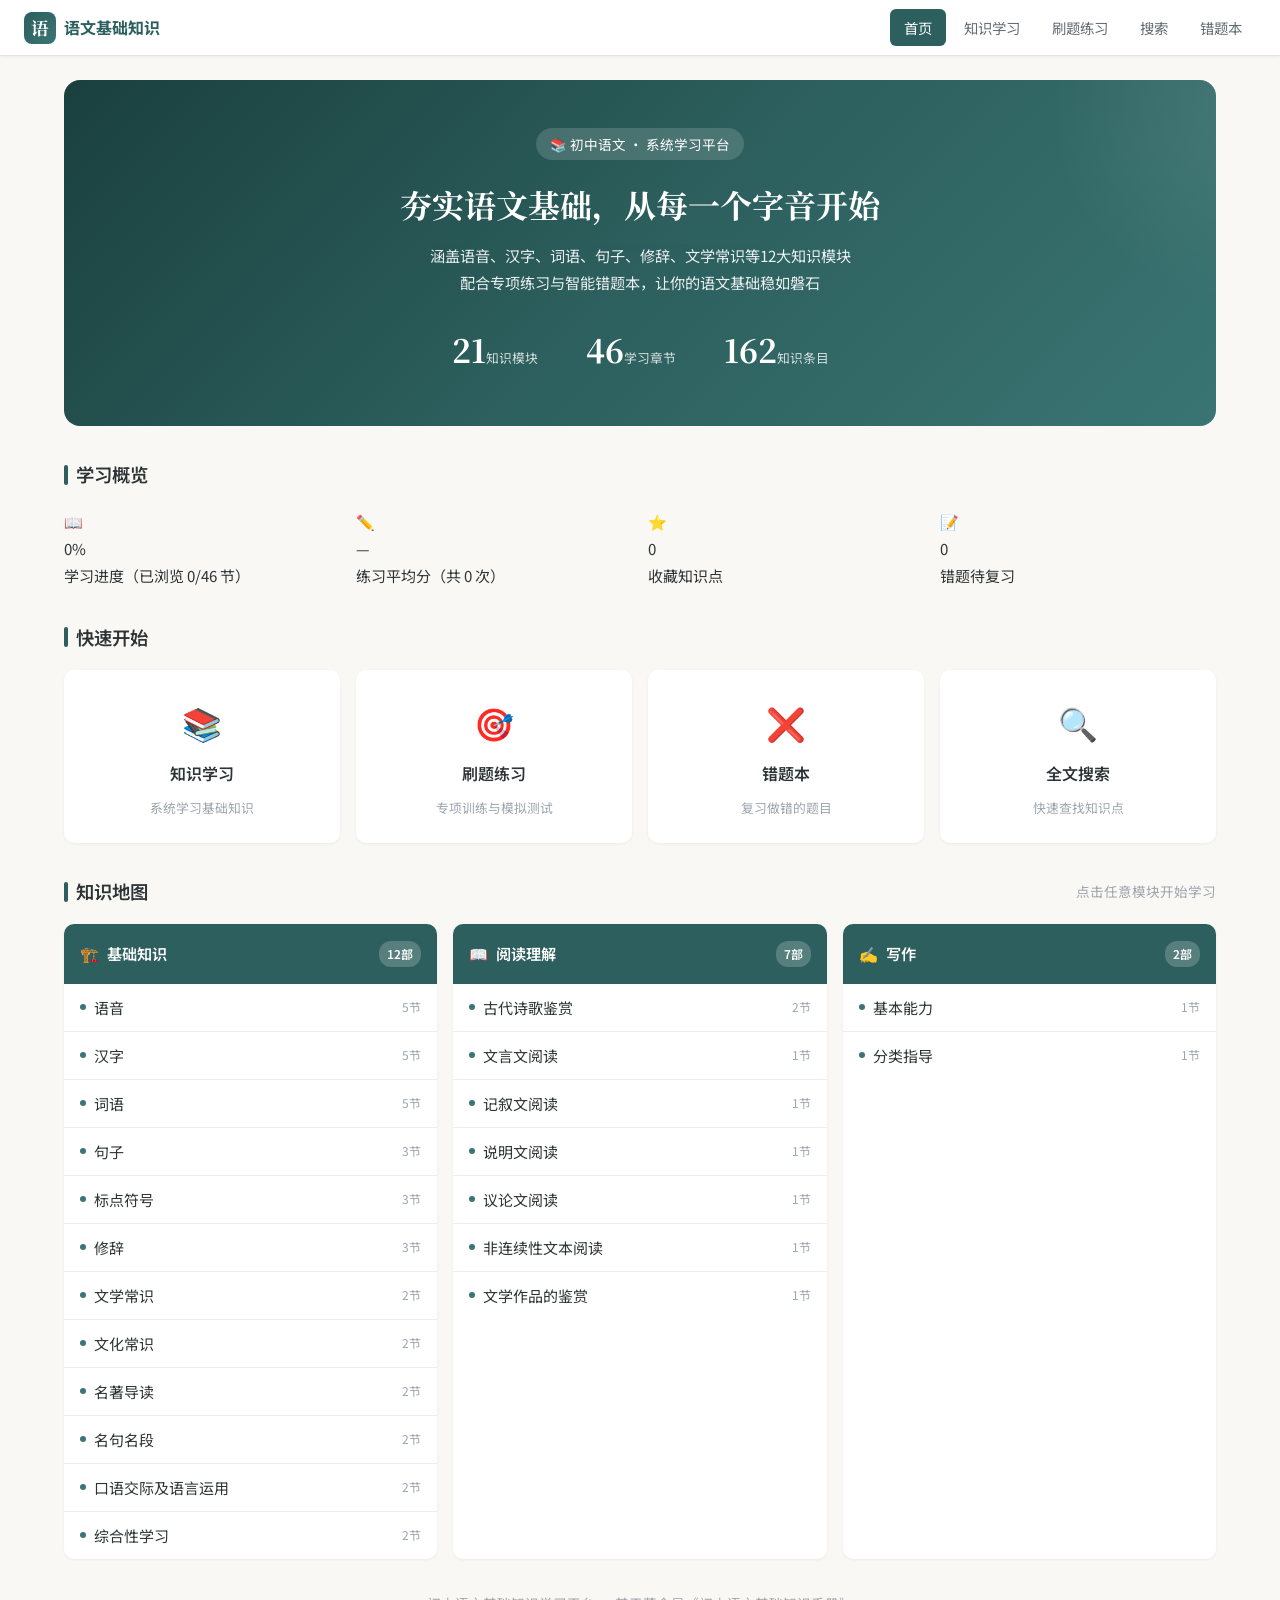
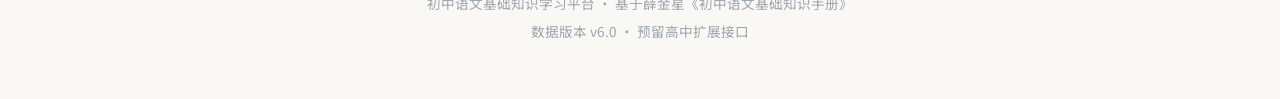
==== index.html @ 18ef6a1c "fix: 歧义病句换成完整句子'他在火车上写字' '咬死了农民的牛'缺主语不是完整句子，替换为'他在火车上写字' （人在车上写字 / 字写在火车外壳上，两种理解）" ====
<!DOCTYPE html>
<html lang="zh-CN">
<head>
  <meta charset="UTF-8">
  <meta name="viewport" content="width=device-width, initial-scale=1.0">
  <meta http-equiv="Cache-Control" content="no-cache, no-store, must-revalidate">
  <meta http-equiv="Pragma" content="no-cache">
  <meta http-equiv="Expires" content="0">
  <title>初中语文基础知识学习平台</title>
  <meta name="description" content="系统学习初中语文基础知识，涵盖语音、汉字、词语、修辞、文学常识等">
  <link rel="preconnect" href="https://fonts.googleapis.com">
  <link href="https://fonts.googleapis.com/css2?family=Noto+Sans+SC:wght@400;500;600;700&family=Noto+Serif+SC:wght@400;600;700&display=swap" rel="stylesheet">
  <link rel="stylesheet" href="css/style.css?v=20260620k">
</head>
<body>

  <nav class="navbar">
    <div class="navbar__brand">
      <a href="index.html" style="text-decoration:none;display:flex;align-items:center;gap:0.5rem;color:inherit;">
        <div class="navbar__logo">语</div><span>语文基础知识</span>
      </a>
    </div>
    <div class="navbar__nav" id="navbar-nav">
      <a class="navbar__link navbar__link--active" href="index.html">首页</a>
      <a class="navbar__link" href="knowledge.html">知识学习</a>
      <a class="navbar__link" href="practice.html">刷题练习</a>
      <a class="navbar__link" href="search.html">搜索</a>
      <a class="navbar__link" href="errorbook.html">错题本</a>
    </div>
    <button class="navbar__menu-toggle" id="menu-toggle">☰</button>
  </nav>

  <div class="page-container">
    <div class="page-content">

      <!-- Hero -->
      <section class="hero">
        <div class="hero__badge">📚 初中语文 · 系统学习平台</div>
        <h1>夯实语文基础，从每一个字音开始</h1>
        <p>涵盖语音、汉字、词语、句子、修辞、文学常识等12大知识模块<br>配合专项练习与智能错题本，让你的语文基础稳如磐石</p>
        <div class="hero__stats">
          <div class="hero__stat"><span class="hero__stat-num" id="stat-parts">0</span><span class="hero__stat-label">知识模块</span></div>
          <div class="hero__stat"><span class="hero__stat-num" id="stat-sections">0</span><span class="hero__stat-label">学习章节</span></div>
          <div class="hero__stat"><span class="hero__stat-num" id="stat-items">0</span><span class="hero__stat-label">知识条目</span></div>
        </div>
      </section>

      <!-- 学习概览 -->
      <section>
        <div class="section-header">
          <div class="section-title"><span class="section-title__icon"></span><span>学习概览</span></div>
        </div>
        <div class="dashboard">
          <div class="dashboard__card fade-in">
            <div class="dashboard__icon">📖</div>
            <div class="dashboard__value" id="dash-progress">0%</div>
            <div class="dashboard__label" id="dash-progress-label">学习进度</div>
          </div>
          <div class="dashboard__card fade-in">
            <div class="dashboard__icon">✏️</div>
            <div class="dashboard__value" id="dash-score">—</div>
            <div class="dashboard__label" id="dash-score-label">练习平均分</div>
          </div>
          <div class="dashboard__card fade-in">
            <div class="dashboard__icon">⭐</div>
            <div class="dashboard__value" id="dash-bookmark">0</div>
            <div class="dashboard__label" id="dash-bookmark-label">收藏知识点</div>
          </div>
          <div class="dashboard__card fade-in">
            <div class="dashboard__icon">📝</div>
            <div class="dashboard__value" id="dash-error">0</div>
            <div class="dashboard__label" id="dash-error-label">错题待复习</div>
          </div>
        </div>
      </section>

      <!-- 快速入口 -->
      <section>
        <div class="section-header">
          <div class="section-title"><span class="section-title__icon"></span><span>快速开始</span></div>
        </div>
        <div class="quick-entries" id="quick-entries"></div>
      </section>

      <!-- 知识地图 -->
      <section>
        <div class="section-header">
          <div class="section-title"><span class="section-title__icon"></span><span>知识地图</span></div>
          <span style="font-size:0.85rem;color:var(--color-text-tertiary);">点击任意模块开始学习</span>
        </div>
        <div class="knowledge-map">
          <div class="knowledge-map__grid" id="knowledge-map-grid"></div>
        </div>
      </section>

      <footer style="text-align:center;padding:var(--space-xl) 0;color:var(--color-text-tertiary);font-size:0.85rem;">
        <p>初中语文基础知识学习平台 · 基于薛金星《初中语文基础知识手册》</p>
        <p style="margin-top:4px;">数据版本 v6.0 · 预留高中扩展接口</p>
      </footer>

    </div>
  </div>

  <script src="js/data.js?v=20260620k"></script>
  <script src="js/question-bank.js?v=20260620k"></script>
  <script src="js/app.js?v=20260620k"></script>
</body>
</html>
---- css/style.css ----
/* ============================================
   初中语文基础知识学习网站 - 全局样式
   设计理念：墨色青韵 · 简洁雅致 · 阅读优先
   ============================================ */

/* ---------- Reset ---------- */
*, *::before, *::after { box-sizing: border-box; margin: 0; padding: 0; }
html { scroll-behavior: smooth; -webkit-text-size-adjust: 100%; }
body {
  font-family: 'Noto Sans SC', -apple-system, BlinkMacSystemFont, sans-serif;
  font-size: 15px; line-height: 1.8; color: var(--color-text);
  background: var(--color-bg); -webkit-font-smoothing: antialiased;
}
a { color: inherit; text-decoration: none; }
button { font-family: inherit; cursor: pointer; border: none; background: none; }
input, textarea { font-family: inherit; font-size: inherit; }
img { max-width: 100%; }

/* ---------- CSS Variables ---------- */
:root {
  --color-primary: #2C5F5D;
  --color-primary-dark: #1A403E;
  --color-primary-light: #3A7573;
  --color-primary-lighter: #E8F0EF;
  --color-primary-lightest: #F4F8F7;
  --color-accent: #C75450;
  --color-accent-light: #E07570;
  --color-accent-lighter: #FDF0EF;
  --color-gold: #D4A574;
  --color-gold-light: #E8C9A0;
  --color-gold-lighter: #FAF3E8;
  --color-bg: #FAF8F5;
  --color-surface: #FFFFFF;
  --color-surface-alt: #F9F6F1;
  --color-text: #2D3436;
  --color-text-secondary: #636E72;
  --color-text-tertiary: #9DA5AD;
  --color-border: #E8E4DD;
  --color-border-light: #F0EDE7;
  --shadow-sm: 0 1px 3px rgba(0,0,0,0.06);
  --shadow-md: 0 4px 12px rgba(0,0,0,0.08);
  --shadow-lg: 0 8px 24px rgba(0,0,0,0.10);
  --radius-sm: 6px;
  --radius-md: 10px;
  --radius-lg: 16px;
  --space-xs: 4px; --space-sm: 8px; --space-md: 16px;
  --space-lg: 24px; --space-xl: 32px; --space-2xl: 48px;
  --navbar-h: 56px;
  --sidebar-w: 280px;
  --content-max: 960px;
}

/* ---------- Navbar ---------- */
.navbar {
  height: var(--navbar-h);
  background: var(--color-surface);
  border-bottom: 1px solid var(--color-border);
  display: flex; align-items: center; justify-content: space-between;
  padding: 0 var(--space-lg); position: sticky; top: 0; z-index: 100;
  box-shadow: var(--shadow-sm);
}
.navbar__brand { display: flex; align-items: center; gap: 8px; font-weight: 700; font-size: 1rem; color: var(--color-primary); }
.navbar__brand a { display: flex; align-items: center; gap: 8px; color: inherit; }
.navbar__logo {
  width: 32px; height: 32px; border-radius: 8px;
  background: linear-gradient(135deg, var(--color-primary), var(--color-primary-light));
  color: #fff; display: flex; align-items: center; justify-content: center;
  font-family: 'Noto Serif SC', serif; font-size: 1.1rem; font-weight: 700;
}
.navbar__nav { display: flex; gap: 4px; }
.navbar__link {
  padding: 6px 14px; border-radius: var(--radius-sm); font-size: 0.9rem;
  color: var(--color-text-secondary); transition: all 0.2s; cursor: pointer;
}
.navbar__link:hover { background: var(--color-primary-lighter); color: var(--color-primary); }
.navbar__link--active { background: var(--color-primary); color: #fff; }
.navbar__menu-toggle { display: none; font-size: 1.3rem; color: var(--color-text); }

/* ---------- Layout ---------- */
.page-container { max-width: 1200px; margin: 0 auto; padding: var(--space-lg); }
.page-container--narrow { max-width: var(--content-max); }

/* ---------- Hero ---------- */
.hero {
  background: linear-gradient(135deg, var(--color-primary-dark) 0%, var(--color-primary) 50%, var(--color-primary-light) 100%);
  color: #fff; padding: var(--space-2xl) var(--space-lg); border-radius: var(--radius-lg);
  text-align: center; margin-bottom: var(--space-xl); position: relative; overflow: hidden;
}
.hero::before {
  content: ''; position: absolute; top: -50%; right: -20%; width: 400px; height: 400px;
  background: radial-gradient(circle, rgba(255,255,255,0.08) 0%, transparent 70%);
  border-radius: 50%;
}
.hero__badge { display: inline-flex; align-items: center; gap: 6px; font-size: 0.85rem;
  background: rgba(255,255,255,0.15); padding: 4px 14px; border-radius: 20px; margin-bottom: var(--space-md); }
.hero h1 { font-family: 'Noto Serif SC', serif; font-size: 2rem; font-weight: 700; margin-bottom: var(--space-sm); position: relative; }
.hero p { font-size: 0.95rem; opacity: 0.9; max-width: 600px; margin: 0 auto; position: relative; }
.hero__stats { display: flex; justify-content: center; gap: var(--space-2xl); margin-top: var(--space-lg); position: relative; }
.hero__stat-num { font-size: 2rem; font-weight: 700; font-family: 'Noto Serif SC', serif; }
.hero__stat-label { font-size: 0.8rem; opacity: 0.8; }

/* ---------- Section ---------- */
.section-header { display: flex; align-items: center; justify-content: space-between; margin-bottom: var(--space-md); }
.section-title { display: flex; align-items: center; gap: 8px; font-size: 1.15rem; font-weight: 600; }
.section-title__icon { width: 4px; height: 20px; background: var(--color-primary); border-radius: 2px; }

/* ---------- Dashboard Cards ---------- */
.dashboard { display: grid; grid-template-columns: repeat(4, 1fr); gap: var(--space-md); margin-bottom: var(--space-xl); }
.dash-card {
  background: var(--color-surface); border-radius: var(--radius-md); padding: var(--space-md);
  box-shadow: var(--shadow-sm); display: flex; align-items: center; gap: var(--space-md);
  transition: box-shadow 0.2s;
}
.dash-card:hover { box-shadow: var(--shadow-md); }
.dash-card__icon { width: 44px; height: 44px; border-radius: var(--radius-sm);
  display: flex; align-items: center; justify-content: center; font-size: 1.3rem; flex-shrink: 0; }
.dash-card__icon--progress { background: var(--color-primary-lighter); }
.dash-card__icon--score { background: var(--color-gold-lighter); }
.dash-card__icon--bookmark { background: var(--color-accent-lighter); }
.dash-card__icon--error { background: #FFF3E0; }
.dash-card__value { font-size: 1.5rem; font-weight: 700; line-height: 1.2; }
.dash-card__label { font-size: 0.8rem; color: var(--color-text-tertiary); }

/* ---------- Quick Entries ---------- */
.quick-entries { display: grid; grid-template-columns: repeat(4, 1fr); gap: var(--space-md); margin-bottom: var(--space-xl); }
.quick-entry {
  background: var(--color-surface); border-radius: var(--radius-md); padding: var(--space-lg);
  text-align: center; box-shadow: var(--shadow-sm); transition: all 0.2s;
  display: flex; flex-direction: column; align-items: center; gap: 8px;
}
.quick-entry:hover { box-shadow: var(--shadow-md); transform: translateY(-2px); }
.quick-entry__icon { font-size: 2rem; }
.quick-entry__title { font-weight: 600; font-size: 1rem; }
.quick-entry__desc { font-size: 0.8rem; color: var(--color-text-tertiary); }

/* ---------- Knowledge Map ---------- */
.knowledge-map__grid { display: grid; grid-template-columns: repeat(3, 1fr); gap: var(--space-md); }
.km-column {
  background: var(--color-surface); border-radius: var(--radius-md); overflow: hidden;
  box-shadow: var(--shadow-sm);
}
.km-column__header {
  background: var(--color-primary); color: #fff; padding: var(--space-md);
  display: flex; align-items: center; gap: 8px; font-weight: 600; font-size: 0.95rem;
}
.km-column__badge { margin-left: auto; background: rgba(255,255,255,0.2); padding: 2px 8px; border-radius: 12px; font-size: 0.75rem; }
.km-item {
  display: flex; align-items: center; gap: 8px; padding: 10px var(--space-md);
  border-bottom: 1px solid var(--color-border-light); transition: all 0.15s; cursor: pointer;
}
.km-item:last-child { border-bottom: none; }
.km-item:hover { background: var(--color-primary-lightest); }
.km-item__dot { width: 6px; height: 6px; border-radius: 50%; background: var(--color-primary-light); flex-shrink: 0; }

/* ---------- Knowledge Page ---------- */
.knowledge-page { display: flex; min-height: calc(100vh - var(--navbar-h)); }
.sidebar {
  width: var(--sidebar-w); background: var(--color-surface); border-right: 1px solid var(--color-border);
  position: fixed; top: var(--navbar-h); bottom: 0; left: 0; overflow-y: auto; z-index: 50;
}
.sidebar__search { padding: var(--space-md); border-bottom: 1px solid var(--color-border-light); }
.sidebar__search input {
  width: 100%; padding: 8px 12px; border: 1px solid var(--color-border);
  border-radius: var(--radius-sm); font-size: 0.85rem; outline: none;
}
.sidebar__search input:focus { border-color: var(--color-primary); }
.tree-item { user-select: none; }
.tree-node { padding: 8px var(--space-md); font-size: 0.85rem; cursor: pointer; display: flex; align-items: center; gap: 4px; transition: background 0.15s; }
.tree-node:hover { background: var(--color-primary-lightest); }
.tree-node--bian { font-weight: 600; color: var(--color-primary); }
.tree-node--part { padding-left: 28px; color: var(--color-text); }
.tree-node--section { padding-left: 52px; color: var(--color-text-secondary); font-size: 0.82rem; }
.tree-node--active { background: var(--color-primary-lighter); color: var(--color-primary); font-weight: 500; }
.tree-arrow { font-size: 0.7rem; transition: transform 0.2s; display: inline-block; width: 12px; }
.tree-arrow--expanded { transform: rotate(90deg); }
.tree-children { overflow: hidden; }
.sidebar__overlay { display: none; position: fixed; inset: 0; background: rgba(0,0,0,0.3); z-index: 49; }
.sidebar__overlay--visible { display: block; }

.content-area { flex: 1; margin-left: var(--sidebar-w); padding: var(--space-lg); }
.content-wrapper { max-width: var(--content-max); margin: 0 auto; }

.breadcrumb { display: flex; align-items: center; gap: 6px; font-size: 0.82rem; color: var(--color-text-tertiary); margin-bottom: var(--space-md); }
.breadcrumb__sep { color: var(--color-text-tertiary); }
.breadcrumb__item { color: var(--color-text-secondary); }
.breadcrumb__item:hover { color: var(--color-primary); }

.content-header {
  display: flex; align-items: center; justify-content: space-between;
  margin-bottom: var(--space-md); padding-bottom: var(--space-md);
  border-bottom: 2px solid var(--color-primary-lighter);
}
.content-header h1 { font-family: 'Noto Serif SC', serif; font-size: 1.6rem; color: var(--color-text); }
.content-header__tag { font-size: 0.8rem; color: var(--color-primary); background: var(--color-primary-lighter); padding: 2px 12px; border-radius: 12px; }

.toolbar { display: flex; gap: 8px; margin-bottom: var(--space-md); flex-wrap: wrap; }
.toolbar__btn {
  display: inline-flex; align-items: center; gap: 4px; padding: 6px 14px;
  border: 1px solid var(--color-border); border-radius: var(--radius-sm);
  font-size: 0.82rem; color: var(--color-text-secondary); background: var(--color-surface);
  transition: all 0.15s;
}
.toolbar__btn:hover { border-color: var(--color-primary); color: var(--color-primary); }
.toolbar__btn--active { background: var(--color-primary); color: #fff; border-color: var(--color-primary); }

/* ---------- Content Rendering ---------- */
.content-section { background: var(--color-surface); border-radius: var(--radius-md); padding: var(--space-lg); box-shadow: var(--shadow-sm); }
.content-section h3 { font-family: 'Noto Serif SC', serif; font-size: 1.15rem; color: var(--color-primary); margin: var(--space-md) 0 var(--space-sm); }
.content-section h3:first-child { margin-top: 0; }
.content-section p { margin-bottom: var(--space-sm); text-align: justify; }
.content-section ul, .content-section ol { margin: var(--space-sm) 0 var(--space-sm) var(--space-lg); }
.content-section li { margin-bottom: 4px; }

.subsection { margin-bottom: var(--space-lg); }
.subsection__title {
  font-family: 'Noto Serif SC', serif; font-size: 1.1rem; font-weight: 600;
  color: var(--color-primary); margin-bottom: var(--space-sm);
  padding-left: 12px; border-left: 3px solid var(--color-primary);
}
.sub-item { margin-bottom: var(--space-md); padding: var(--space-md); background: var(--color-surface-alt); border-radius: var(--radius-sm); }
.sub-item__title { font-weight: 600; color: var(--color-text); margin-bottom: 6px; }

/* Poem / Quote cards (名句名段) */
.items-list { display: grid; grid-template-columns: repeat(auto-fill, minmax(260px, 1fr)); gap: var(--space-md); margin-top: var(--space-md); }
.poem-card {
  background: var(--color-surface); border: 1px solid var(--color-border-light); border-radius: var(--radius-md);
  padding: var(--space-md); transition: box-shadow 0.2s, border-color 0.2s;
}
.poem-card:hover { box-shadow: var(--shadow-md); border-color: var(--color-primary-light); }
.poem-card__head { display: flex; align-items: baseline; gap: 6px; flex-wrap: wrap; margin-bottom: var(--space-sm); padding-bottom: 6px; border-bottom: 1px dashed var(--color-border); }
.poem-card__title { font-family: 'Noto Serif SC', serif; font-size: 1rem; font-weight: 600; color: var(--color-primary); }
.poem-card__meta { font-size: 0.78rem; color: var(--color-text-tertiary); margin-left: auto; }
.poem-card__content { font-family: 'Noto Serif SC', serif; font-size: 0.92rem; line-height: 1.85; color: var(--color-text); white-space: pre-wrap; }
.poem-card__quotes { list-style: none; margin: 0; padding: 0; }
.poem-card__quotes li { font-size: 0.88rem; line-height: 1.75; color: var(--color-text); padding: 6px 0; border-bottom: 1px dashed var(--color-border-light); }
.poem-card__quotes li:last-child { border-bottom: none; }
.poem-card__quotes li::before { content: '“'; color: var(--color-gold); font-family: 'Noto Serif SC', serif; margin-right: 2px; }

/* Word groups (实词/虚词/成语辨析) */
.word-groups { margin-top: var(--space-md); }
.word-groups__letter {
  display: inline-block; font-weight: 700; font-size: 0.95rem; color: var(--color-primary);
  background: var(--color-primary-lighter); padding: 2px 12px; border-radius: var(--radius-sm);
  margin: var(--space-md) 0 var(--space-sm);
}
.word-groups__letter:first-child { margin-top: 0; }
.word-groups__list { list-style: none; margin: 0; padding: 0; }
.word-groups__item {
  padding: var(--space-sm) var(--space-md); margin-bottom: var(--space-xs);
  background: var(--color-surface-alt); border-radius: var(--radius-sm);
  border-left: 3px solid var(--color-primary-light);
}
.word-groups__item .content-text { font-size: 0.9rem; line-height: 1.75; }

/* Pinyin */
.pinyin { font-size: 0.7em; color: var(--color-text-tertiary); display: block; line-height: 1.4; margin-bottom: 2px; }

/* Tables */
.data-table { width: 100%; border-collapse: collapse; font-size: 0.88rem; margin: var(--space-md) 0; }
.data-table th { background: var(--color-primary); color: #fff; padding: 8px 12px; text-align: left; font-weight: 500; white-space: nowrap; }
.data-table td { padding: 8px 12px; border-bottom: 1px solid var(--color-border-light); }
.data-table tr:nth-child(even) { background: var(--color-surface-alt); }
.data-table tr:hover { background: var(--color-primary-lightest); }
.table-pagination { display: flex; align-items: center; justify-content: center; gap: 6px; margin-top: var(--space-md); flex-wrap: wrap; }
.table-pagination button {
  min-width: 32px; height: 32px; border: 1px solid var(--color-border); border-radius: var(--radius-sm);
  font-size: 0.82rem; color: var(--color-text-secondary); background: var(--color-surface); transition: all 0.15s;
}
.table-pagination button:hover:not(:disabled) { border-color: var(--color-primary); color: var(--color-primary); }
.table-pagination button:disabled { opacity: 0.4; cursor: not-allowed; }
.table-pagination button.active { background: var(--color-primary); color: #fff; border-color: var(--color-primary); }
.table-pagination__info { font-size: 0.82rem; color: var(--color-text-tertiary); margin: 0 var(--space-sm); }

/* Letter Group List (按字母分组的词语列表，如容易读错的成语) */
.letter-list { margin-top: var(--space-md); }
.letter-group { margin-bottom: var(--space-lg); }
.letter-group__label {
  display: inline-block; font-weight: 700; font-size: 1.1rem; color: var(--color-primary);
  background: var(--color-primary-lighter); padding: 2px 14px; border-radius: var(--radius-sm);
  margin-bottom: var(--space-sm);
}
.letter-group__items { display: flex; flex-wrap: wrap; gap: 8px; }
.letter-group__item {
  font-size: 0.9rem; padding: 5px 12px;
  background: var(--color-surface); border: 1px solid var(--color-border-light);
  border-radius: var(--radius-sm); transition: all 0.15s;
}
.letter-group__item:hover {
  background: var(--color-primary-lightest); border-color: var(--color-primary-light);
  transform: translateY(-1px);
}

/* Numbered Sentences (编号句子列表，如巧记多音多义字) */
.numbered-list { margin-top: var(--space-md); }
.numbered-list__item {
  display: flex; gap: 10px; align-items: flex-start;
  padding: 10px 14px; margin-bottom: 8px;
  background: var(--color-surface-alt); border-radius: var(--radius-sm);
  border-left: 3px solid var(--color-primary-light); transition: all 0.15s;
}
.numbered-list__item:hover { background: var(--color-primary-lightest); border-left-color: var(--color-primary); }
.numbered-list__num {
  flex-shrink: 0; width: 28px; height: 28px; border-radius: 50%;
  background: var(--color-primary); color: #fff; font-size: 0.78rem; font-weight: 600;
  display: flex; align-items: center; justify-content: center;
}
.numbered-list__content { font-size: 0.92rem; line-height: 1.75; }

/* Compact Grid (词语+拼音类大表紧凑排版) */
.compact-grid {
  display: grid;
  grid-template-columns: repeat(auto-fill, minmax(220px, 1fr));
  gap: 8px;
  margin: var(--space-md) 0;
}
.compact-grid__cell {
  display: flex; flex-direction: column; gap: 2px;
  padding: 10px 14px;
  background: var(--color-surface);
  border: 1px solid var(--color-border-light);
  border-radius: var(--radius-sm);
  transition: all 0.15s;
}
.compact-grid__cell:hover {
  background: var(--color-primary-lightest);
  border-color: var(--color-primary-light);
  transform: translateY(-1px);
  box-shadow: var(--shadow-sm);
}
.compact-grid__main {
  font-family: 'Noto Serif SC', serif;
  font-size: 1rem; font-weight: 600;
  color: var(--color-text);
}
.compact-grid__sub {
  font-size: 0.78rem;
  color: var(--color-text-tertiary);
  line-height: 1.4;
}
@media (max-width: 768px) {
  .compact-grid { grid-template-columns: repeat(auto-fill, minmax(150px, 1fr)); }
}
@media (max-width: 480px) {
  .compact-grid { grid-template-columns: repeat(2, 1fr); gap: 6px; }
  .compact-grid__cell { padding: 8px 10px; }
  .compact-grid__main { font-size: 0.92rem; }
}

/* Highlight */
.highlight { background: #FFF3B0; padding: 1px 3px; border-radius: 2px; }
.highlight-accent { background: var(--color-accent-lighter); color: var(--color-accent); font-weight: 600; }
.kao-point { background: var(--color-gold-lighter); border-left: 3px solid var(--color-gold); padding: 4px 8px; margin: 4px 0; display: inline-block; font-size: 0.8rem; color: var(--color-text-secondary); }

/* Notes */
.note-area { margin-top: var(--space-lg); background: var(--color-gold-lighter); border-radius: var(--radius-md); padding: var(--space-md); }
.note-area h4 { font-size: 0.9rem; color: var(--color-text-secondary); margin-bottom: 8px; }
.note-area textarea { width: 100%; min-height: 80px; border: 1px solid var(--color-border); border-radius: var(--radius-sm); padding: 8px 12px; resize: vertical; outline: none; }
.note-area textarea:focus { border-color: var(--color-primary); }
.note-area__hint { font-size: 0.75rem; color: var(--color-text-tertiary); margin-top: 4px; }

/* Nav buttons */
.nav-buttons { display: flex; justify-content: space-between; margin-top: var(--space-xl); gap: var(--space-md); }
.nav-btn {
  display: flex; align-items: center; gap: 6px; padding: 10px var(--space-md);
  border: 1px solid var(--color-border); border-radius: var(--radius-sm);
  font-size: 0.85rem; color: var(--color-text-secondary); transition: all 0.15s;
}
.nav-btn:hover:not(:disabled) { border-color: var(--color-primary); color: var(--color-primary); }
.nav-btn:disabled { opacity: 0.4; cursor: not-allowed; }

/* ---------- Practice Page ---------- */
.practice-header { text-align: center; margin-bottom: var(--space-xl); }
.practice-header h1 { font-family: 'Noto Serif SC', serif; font-size: 1.8rem; margin-bottom: 8px; }

.mode-grid { display: grid; grid-template-columns: repeat(4, 1fr); gap: var(--space-md); margin-bottom: var(--space-xl); }
.mode-card {
  background: var(--color-surface); border-radius: var(--radius-md); padding: var(--space-lg);
  text-align: center; box-shadow: var(--shadow-sm); cursor: pointer; transition: all 0.2s;
  border: 2px solid transparent;
}
.mode-card:hover { box-shadow: var(--shadow-md); transform: translateY(-2px); border-color: var(--color-primary-light); }
.mode-card--active { border-color: var(--color-primary); background: var(--color-primary-lightest); }
.mode-card__icon { font-size: 2rem; margin-bottom: 8px; }
.mode-card__title { font-weight: 600; font-size: 1rem; margin-bottom: 4px; }
.mode-card__desc { font-size: 0.8rem; color: var(--color-text-tertiary); }

.config-panel { background: var(--color-surface); border-radius: var(--radius-md); padding: var(--space-lg); box-shadow: var(--shadow-sm); margin-bottom: var(--space-xl); }
.config-row { display: flex; align-items: center; gap: var(--space-md); margin-bottom: var(--space-md); flex-wrap: wrap; }
.config-label { font-weight: 600; min-width: 80px; font-size: 0.9rem; }
.chip-group { display: flex; gap: 6px; flex-wrap: wrap; }
.chip {
  padding: 4px 14px; border: 1px solid var(--color-border); border-radius: 16px;
  font-size: 0.82rem; color: var(--color-text-secondary); cursor: pointer; transition: all 0.15s;
}
.chip:hover { border-color: var(--color-primary); }
.chip--active { background: var(--color-primary); color: #fff; border-color: var(--color-primary); }
.chip--easy { background: #E8F5E9; color: #2E7D32; border-color: #C8E6C9; }
.chip--medium { background: #FFF3E0; color: #E65100; border-color: #FFE0B2; }
.chip--hard { background: #FFEBEE; color: #C62828; border-color: #FFCDD2; }

.btn-primary {
  display: inline-flex; align-items: center; gap: 6px; padding: 10px var(--space-lg);
  background: var(--color-primary); color: #fff; border-radius: var(--radius-sm);
  font-size: 0.9rem; font-weight: 500; transition: all 0.2s; cursor: pointer; border: none;
}
.btn-primary:hover { background: var(--color-primary-dark); }
.btn-secondary {
  display: inline-flex; align-items: center; gap: 6px; padding: 10px var(--space-lg);
  background: var(--color-surface); color: var(--color-text); border: 1px solid var(--color-border);
  border-radius: var(--radius-sm); font-size: 0.9rem; transition: all 0.2s; cursor: pointer;
}
.btn-secondary:hover { border-color: var(--color-primary); color: var(--color-primary); }
.btn-accent { background: var(--color-accent); }
.btn-accent:hover { background: var(--color-accent-light); }

/* Quiz */
.quiz-container { max-width: 720px; margin: 0 auto; }
.quiz-progress-bar { height: 6px; background: var(--color-border); border-radius: 3px; overflow: hidden; margin-bottom: var(--space-md); }
.quiz-progress-fill { height: 100%; background: var(--color-primary); border-radius: 3px; transition: width 0.3s; }
.quiz-info { display: flex; justify-content: space-between; font-size: 0.82rem; color: var(--color-text-tertiary); margin-bottom: var(--space-lg); }

.question-card { background: var(--color-surface); border-radius: var(--radius-md); padding: var(--space-lg); box-shadow: var(--shadow-sm); margin-bottom: var(--space-md); }
.question-card__type { display: inline-block; font-size: 0.75rem; padding: 2px 10px; border-radius: 12px; margin-bottom: var(--space-sm); }
.question-card__type--pinyin { background: var(--color-primary-lighter); color: var(--color-primary); }
.question-card__type--char { background: var(--color-accent-lighter); color: var(--color-accent); }
.question-card__type--idiom { background: var(--color-gold-lighter); color: #8B6914; }
.question-card__type--rhetoric { background: #E3F2FD; color: #1565C0; }
.question-card__type--literature { background: #F3E5F5; color: #7B1FA2; }
.question-card__type--quote { background: #E0F2F1; color: #00695C; }
.question-card__type--sentence { background: #FFF3E0; color: #E65100; }
.question-card__difficulty { float: right; font-size: 0.75rem; padding: 2px 8px; border-radius: 10px; }
.question-card__difficulty--easy { background: #E8F5E9; color: #2E7D32; }
.question-card__difficulty--medium { background: #FFF3E0; color: #E65100; }
.question-card__difficulty--hard { background: #FFEBEE; color: #C62828; }
.question-card__text { font-size: 1.05rem; line-height: 1.8; margin-bottom: var(--space-md); }
.question-card__text .blank { display: inline-block; min-width: 80px; border-bottom: 2px solid var(--color-primary); margin: 0 4px; text-align: center; }

.options { display: flex; flex-direction: column; gap: 8px; }
.option {
  display: flex; align-items: center; gap: 10px; padding: 10px var(--space-md);
  border: 1px solid var(--color-border); border-radius: var(--radius-sm);
  cursor: pointer; transition: border-color 0.2s, background 0.2s; font-size: 0.92rem;
}
.option:hover { border-color: var(--color-primary); background: var(--color-primary-lightest); }
.option--selected { border-color: var(--color-primary); background: var(--color-primary-lighter); }
.option--correct { border-color: #4CAF50; background: #E8F5E9; }
.option--wrong { border-color: var(--color-accent); background: var(--color-accent-lighter); }
.option__label { width: 28px; height: 28px; border-radius: 50%; border: 1px solid var(--color-border);
  display: flex; align-items: center; justify-content: center; font-size: 0.82rem; font-weight: 600; flex-shrink: 0; }
.option--selected .option__label { background: var(--color-primary); color: #fff; border-color: var(--color-primary); }
.option--correct .option__label { background: #4CAF50; color: #fff; border-color: #4CAF50; }
.option--wrong .option__label { background: var(--color-accent); color: #fff; border-color: var(--color-accent); }

.fill-input { width: 100%; padding: 10px 14px; border: 1px solid var(--color-border); border-radius: var(--radius-sm); font-size: 1rem; outline: none; }
.fill-input:focus { border-color: var(--color-primary); }
.fill-input--correct { border-color: #4CAF50; background: #E8F5E9; }
.fill-input--wrong { border-color: var(--color-accent); background: var(--color-accent-lighter); }

.answer-explanation { margin-top: var(--space-md); padding: var(--space-md); background: var(--color-surface-alt); border-radius: var(--radius-sm); border-left: 3px solid var(--color-primary); }
.answer-explanation__label { font-weight: 600; font-size: 0.85rem; color: var(--color-primary); margin-bottom: 4px; }
.answer-explanation__text { font-size: 0.88rem; color: var(--color-text-secondary); }

.quiz-actions { display: flex; justify-content: center; gap: var(--space-md); margin-top: var(--space-lg); }

/* Results */
.results-card { background: var(--color-surface); border-radius: var(--radius-md); padding: var(--space-2xl); box-shadow: var(--shadow-sm); text-align: center; max-width: 480px; margin: 0 auto; }
.results-score { font-size: 3rem; font-weight: 700; font-family: 'Noto Serif SC', serif; color: var(--color-primary); }
.results-score--pass { color: #4CAF50; }
.results-score--fail { color: var(--color-accent); }
.results-stats { display: flex; justify-content: center; gap: var(--space-xl); margin: var(--space-lg) 0; }
.results-stat__num { font-size: 1.5rem; font-weight: 700; }
.results-stat__label { font-size: 0.8rem; color: var(--color-text-tertiary); }

/* ---------- Search Page ---------- */
.search-box { max-width: 640px; margin: 0 auto var(--space-xl); }
.search-input-wrapper { position: relative; }
.search-input {
  width: 100%; padding: 12px 48px 12px var(--space-md); font-size: 1rem;
  border: 2px solid var(--color-border); border-radius: var(--radius-md); outline: none; transition: border-color 0.2s;
}
.search-input:focus { border-color: var(--color-primary); }
.search-btn {
  position: absolute; right: 8px; top: 50%; transform: translateY(-50%);
  width: 36px; height: 36px; border-radius: var(--radius-sm);
  background: var(--color-primary); color: #fff; display: flex; align-items: center; justify-content: center;
}
.search-filters { display: flex; gap: 6px; justify-content: center; margin-bottom: var(--space-lg); flex-wrap: wrap; }

.search-results { max-width: 800px; margin: 0 auto; }
.search-result { background: var(--color-surface); border-radius: var(--radius-md); padding: var(--space-md); box-shadow: var(--shadow-sm); margin-bottom: var(--space-sm); cursor: pointer; transition: all 0.15s; }
.search-result:hover { box-shadow: var(--shadow-md); }
.search-result__path { font-size: 0.78rem; color: var(--color-text-tertiary); margin-bottom: 4px; }
.search-result__title { font-weight: 600; font-size: 0.95rem; margin-bottom: 4px; color: var(--color-primary); }
.search-result__snippet { font-size: 0.85rem; color: var(--color-text-secondary); line-height: 1.6; }
.search-empty { text-align: center; padding: var(--space-2xl); color: var(--color-text-tertiary); }

/* ---------- Error Book ---------- */
.error-list { max-width: 720px; margin: 0 auto; }
.error-item { background: var(--color-surface); border-radius: var(--radius-md); padding: var(--space-md); box-shadow: var(--shadow-sm); margin-bottom: var(--space-sm); }
.error-item__header { display: flex; align-items: center; justify-content: space-between; margin-bottom: 8px; }
.error-item__type { font-size: 0.75rem; padding: 2px 8px; border-radius: 10px; background: var(--color-accent-lighter); color: var(--color-accent); }
.error-item__time { font-size: 0.75rem; color: var(--color-text-tertiary); }
.error-item__question { font-size: 0.9rem; margin-bottom: 6px; }
.error-item__answer { font-size: 0.82rem; color: var(--color-text-secondary); }
.error-item__answer--correct { color: #4CAF50; }
.error-item__answer--wrong { color: var(--color-accent); text-decoration: line-through; }
.error-item__actions { display: flex; gap: 8px; margin-top: 8px; }
.error-item__btn { padding: 4px 10px; font-size: 0.78rem; border: 1px solid var(--color-border); border-radius: var(--radius-sm); cursor: pointer; }
.error-item__btn:hover { border-color: var(--color-primary); color: var(--color-primary); }

/* ---------- Bookmarks ---------- */
.bookmark-item { background: var(--color-surface); border-radius: var(--radius-md); padding: var(--space-md); box-shadow: var(--shadow-sm); margin-bottom: var(--space-sm); display: flex; align-items: center; gap: var(--space-md); }
.bookmark-item__icon { font-size: 1.2rem; }
.bookmark-item__info { flex: 1; }
.bookmark-item__title { font-weight: 600; font-size: 0.9rem; }
.bookmark-item__path { font-size: 0.78rem; color: var(--color-text-tertiary); }

/* ---------- Common ---------- */
.fade-in { animation: fadeIn 0.25s ease-out; }
@keyframes fadeIn { from { opacity: 0; } to { opacity: 1; } }

.loading { display: flex; align-items: center; justify-content: center; padding: var(--space-2xl); color: var(--color-text-tertiary); }
.loading__spinner { width: 32px; height: 32px; border: 3px solid var(--color-border); border-top-color: var(--color-primary); border-radius: 50%; animation: spin 0.8s linear infinite; margin-right: var(--space-md); }
@keyframes spin { to { transform: rotate(360deg); } }

.empty-state { text-align: center; padding: var(--space-2xl); color: var(--color-text-tertiary); }
.empty-state__icon { font-size: 3rem; margin-bottom: var(--space-md); opacity: 0.5; }
.empty-state__text { font-size: 0.9rem; }

.back-to-top {
  position: fixed; right: var(--space-lg); bottom: var(--space-lg);
  width: 44px; height: 44px; border-radius: 50%; background: var(--color-primary);
  color: #fff; font-size: 1.2rem; display: flex; align-items: center; justify-content: center;
  box-shadow: var(--shadow-lg); cursor: pointer; opacity: 0; transition: opacity 0.3s; z-index: 90; pointer-events: none;
}
.back-to-top--visible { opacity: 1; pointer-events: auto; }

.sidebar-toggle { display: none; position: fixed; left: var(--space-md); bottom: var(--space-md); width: 48px; height: 48px; border-radius: 50%; background: var(--color-primary); color: #fff; cursor: pointer; box-shadow: var(--shadow-lg); align-items: center; justify-content: center; font-size: 1.2rem; z-index: 999; }

/* ---------- Stage Selector (高中扩展预留) ---------- */
.stage-selector { display: inline-flex; border: 1px solid var(--color-border); border-radius: var(--radius-sm); overflow: hidden; }
.stage-selector__btn { padding: 4px 12px; font-size: 0.82rem; color: var(--color-text-secondary); transition: all 0.15s; }
.stage-selector__btn--active { background: var(--color-primary); color: #fff; }
.stage-selector__btn:disabled { opacity: 0.4; cursor: not-allowed; }

/* ---------- Responsive ---------- */
@media (max-width: 968px) {
  .dashboard { grid-template-columns: repeat(2, 1fr); }
  .quick-entries { grid-template-columns: repeat(2, 1fr); }
  .knowledge-map__grid { grid-template-columns: 1fr; }
  .mode-grid { grid-template-columns: repeat(2, 1fr); }
}
@media (max-width: 768px) {
  .navbar { padding: 0 var(--space-md); }
  .navbar__nav { display: none; position: absolute; top: var(--navbar-h); left: 0; right: 0; background: var(--color-surface); flex-direction: column; padding: var(--space-md); box-shadow: var(--shadow-md); gap: 4px; }
  .navbar__nav--open { display: flex; }
  .navbar__menu-toggle { display: block; }
  .hero h1 { font-size: 1.4rem; }
  .hero__stats { gap: var(--space-lg); }
  .hero__stat-num { font-size: 1.4rem; }
  .page-container { padding: var(--space-md); }
  .sidebar { transform: translateX(-100%); transition: transform 0.3s; }
  .sidebar--open { transform: translateX(0); }
  .content-area { margin-left: 0; padding: var(--space-md); }
  .sidebar-toggle { display: flex; }
  .dashboard { grid-template-columns: 1fr 1fr; }
  .mode-grid { grid-template-columns: 1fr 1fr; }
  .content-header h1 { font-size: 1.3rem; }
  .question-card__text { font-size: 0.95rem; }
  .results-score { font-size: 2.2rem; }
  .results-stats { gap: var(--space-md); }
}
@media (max-width: 480px) {
  .dashboard { grid-template-columns: 1fr; }
  .quick-entries { grid-template-columns: 1fr; }
  .mode-grid { grid-template-columns: 1fr; }
  .hero__stats { flex-wrap: wrap; gap: var(--space-md); }
}
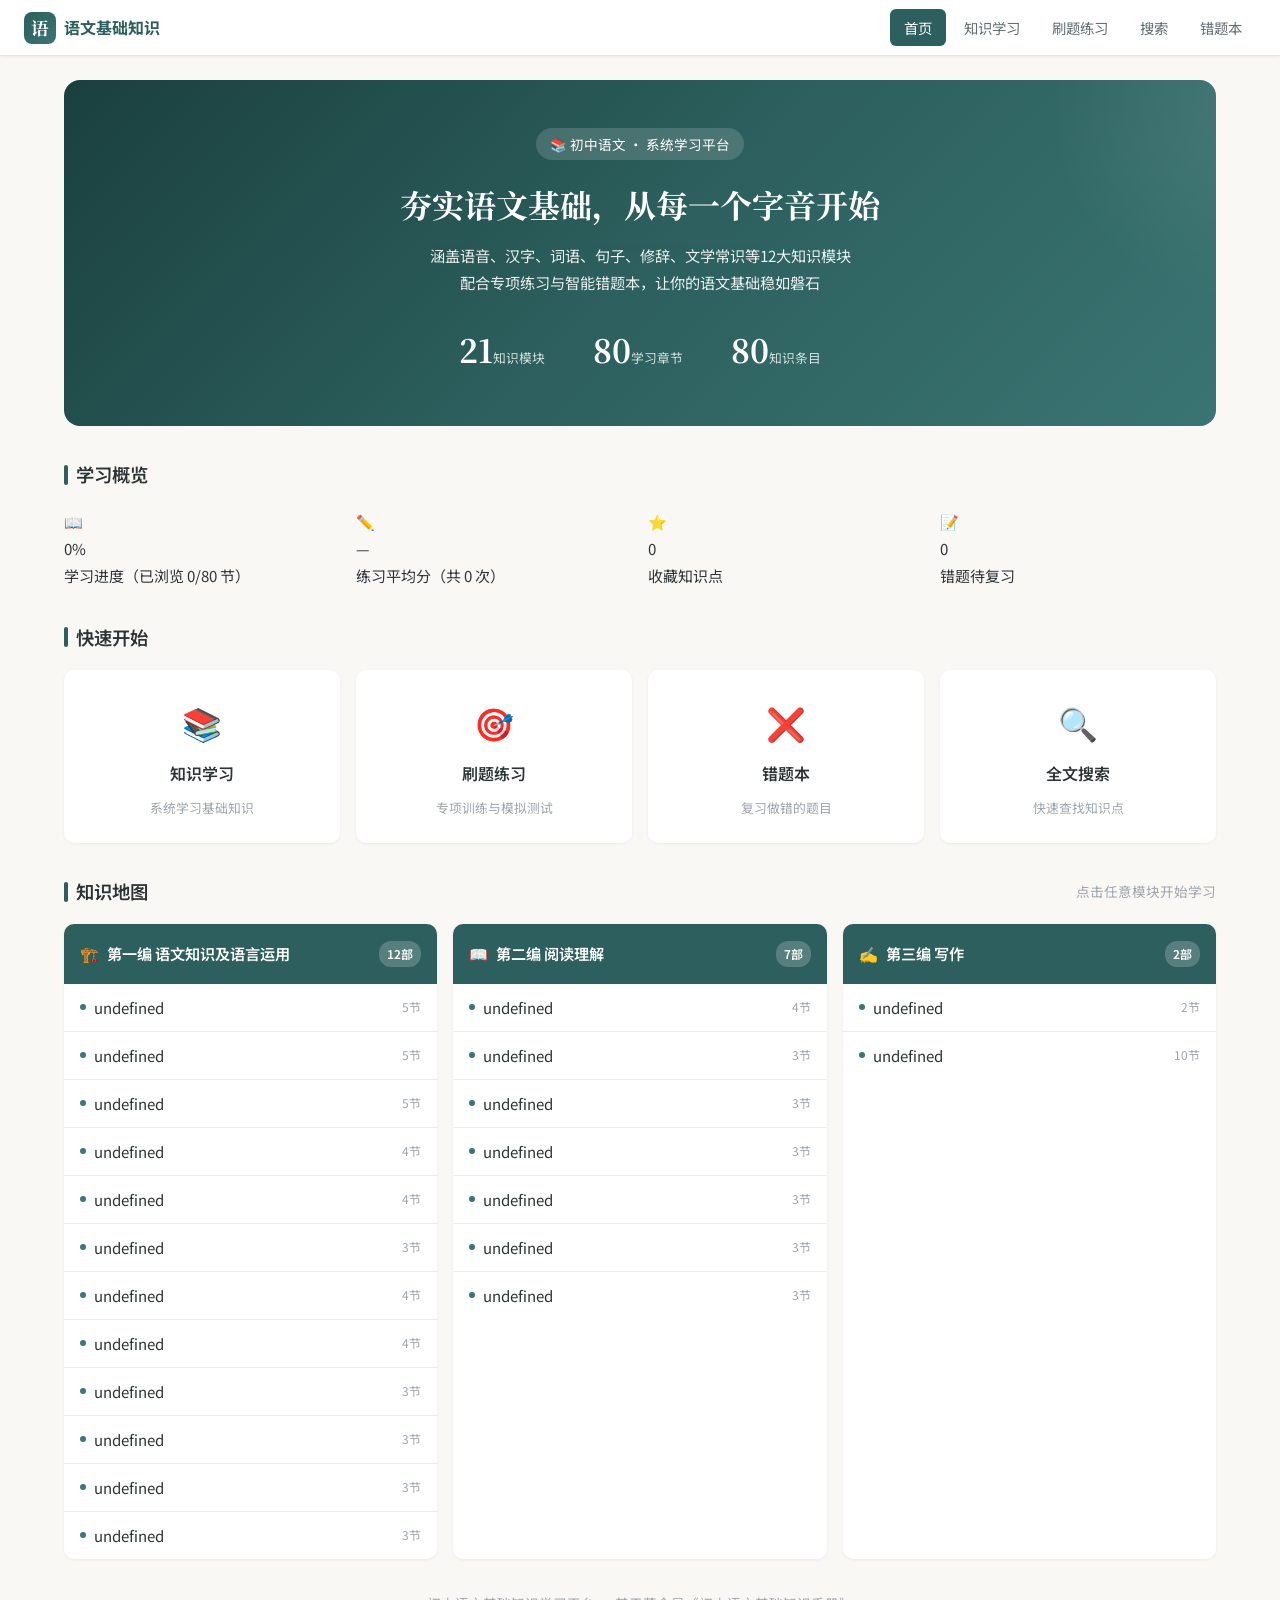
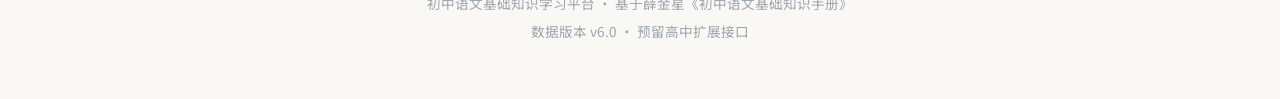
==== commit 2614b3bc: "fix: 修复知识学习页侧边栏导航和内容渲染 - data.js: buildIndex 只认标准章节名(课标解读/中考热点/知识能力解读/方法技巧归纳/必考知识梳理)，过滤'示例：'等非标准标题 -" ====
--- a/index.html
+++ b/index.html
@@ -10,7 +10,7 @@
   <meta name="description" content="系统学习初中语文基础知识，涵盖语音、汉字、词语、修辞、文学常识等">
   <link rel="preconnect" href="https://fonts.googleapis.com">
   <link href="https://fonts.googleapis.com/css2?family=Noto+Sans+SC:wght@400;500;600;700&family=Noto+Serif+SC:wght@400;600;700&display=swap" rel="stylesheet">
-  <link rel="stylesheet" href="css/style.css?v=20260620k">
+  <link rel="stylesheet" href="css/style.css?v=20260621c">
 </head>
 <body>
 
@@ -101,8 +101,8 @@
     </div>
   </div>
 
-  <script src="js/data.js?v=20260620k"></script>
-  <script src="js/question-bank.js?v=20260620k"></script>
-  <script src="js/app.js?v=20260620k"></script>
+  <script src="js/data.js?v=20260621c"></script>
+  <script src="js/question-bank.js?v=20260621c"></script>
+  <script src="js/app.js?v=20260621c"></script>
 </body>
 </html>
--- a/css/style.css
+++ b/css/style.css
@@ -428,6 +428,14 @@
 .question-card__type--literature { background: #F3E5F5; color: #7B1FA2; }
 .question-card__type--quote { background: #E0F2F1; color: #00695C; }
 .question-card__type--sentence { background: #FFF3E0; color: #E65100; }
+.question-card__type--word_usage { background: var(--color-gold-lighter); color: #8B6914; }
+.question-card__type--pinyin_char { background: #F3E5F5; color: #6A1B9A; }
+.question-card__type--punctuation { background: #E0F7FA; color: #00838F; }
+.question-card__type--culture { background: #FFF8E1; color: #BF360C; }
+.question-card__type--recitation { background: #E0F2F1; color: #00695C; }
+.question-card__type--classics_reading { background: #FCE4EC; color: #AD1457; }
+.question-card__type--language_practice { background: #E8EAF6; color: #283593; }
+.question-card__tag { display: inline-block; font-size: 0.7rem; padding: 2px 8px; border-radius: 10px; margin-left: 6px; background: #ECEFF1; color: #455A64; }
 .question-card__difficulty { float: right; font-size: 0.75rem; padding: 2px 8px; border-radius: 10px; }
 .question-card__difficulty--easy { background: #E8F5E9; color: #2E7D32; }
 .question-card__difficulty--medium { background: #FFF3E0; color: #E65100; }
@@ -576,3 +584,146 @@
   .mode-grid { grid-template-columns: 1fr; }
   .hero__stats { flex-wrap: wrap; gap: var(--space-md); }
 }
+
+/* ---------- 选词弹窗 ---------- */
+.selection-popup {
+  position: fixed;
+  z-index: 1000;
+  display: none;
+  flex-direction: row;
+  gap: 0;
+  background: var(--color-surface);
+  border: 1px solid var(--color-border);
+  border-radius: var(--radius-md);
+  box-shadow: var(--shadow-lg);
+  overflow: hidden;
+  opacity: 0;
+  transition: opacity 0.2s;
+}
+.selection-popup--visible {
+  opacity: 1;
+}
+.selection-popup__item {
+  display: block;
+  padding: 8px 14px;
+  font-size: 0.82rem;
+  color: var(--color-text);
+  cursor: pointer;
+  transition: background 0.15s;
+  white-space: nowrap;
+  text-decoration: none;
+  border-right: 1px solid var(--color-border-light);
+}
+.selection-popup__item:last-child {
+  border-right: none;
+}
+.selection-popup__item:hover {
+  background: var(--color-primary-lightest);
+  color: var(--color-primary);
+}
+
+/* ---------- 词典面板（iframe 弹窗） ---------- */
+.dict-overlay {
+  position: fixed;
+  inset: 0;
+  z-index: 1500;
+  background: rgba(0, 0, 0, 0.3);
+  opacity: 0;
+  transition: opacity 0.25s;
+}
+.dict-overlay--visible { opacity: 1; }
+
+.dict-panel {
+  position: fixed;
+  top: 50%;
+  left: 50%;
+  transform: translate(-50%, -50%) scale(0.95);
+  z-index: 1600;
+  width: 90%;
+  max-width: 720px;
+  height: 80vh;
+  max-height: 640px;
+  background: var(--color-surface);
+  border-radius: var(--radius-lg);
+  box-shadow: var(--shadow-lg);
+  display: flex;
+  flex-direction: column;
+  opacity: 0;
+  transition: opacity 0.25s, transform 0.25s;
+  overflow: hidden;
+}
+.dict-panel--visible {
+  opacity: 1;
+  transform: translate(-50%, -50%) scale(1);
+}
+
+.dict-panel__header {
+  display: flex;
+  align-items: center;
+  justify-content: space-between;
+  padding: 12px 20px;
+  border-bottom: 1px solid var(--color-border);
+  background: var(--color-surface-alt);
+  flex-shrink: 0;
+}
+.dict-panel__title {
+  font-weight: 600;
+  font-size: 1rem;
+  color: var(--color-text);
+}
+.dict-panel__actions {
+  display: flex;
+  align-items: center;
+  gap: 12px;
+}
+.dict-panel__link {
+  font-size: 0.8rem;
+  color: var(--color-primary);
+  text-decoration: none;
+}
+.dict-panel__link:hover { text-decoration: underline; }
+.dict-panel__close {
+  width: 28px;
+  height: 28px;
+  border-radius: 50%;
+  font-size: 0.85rem;
+  color: var(--color-text-secondary);
+  cursor: pointer;
+  transition: background 0.15s, color 0.15s;
+  display: flex;
+  align-items: center;
+  justify-content: center;
+}
+.dict-panel__close:hover {
+  background: var(--color-accent-lighter);
+  color: var(--color-accent);
+}
+
+.dict-panel__body {
+  flex: 1;
+  position: relative;
+  overflow: hidden;
+}
+.dict-panel__loading {
+  position: absolute;
+  inset: 0;
+  display: flex;
+  align-items: center;
+  justify-content: center;
+  color: var(--color-text-tertiary);
+  font-size: 0.9rem;
+  gap: 8px;
+}
+.dict-panel__iframe {
+  width: 100%;
+  height: 100%;
+  border: none;
+}
+
+@media (max-width: 640px) {
+  .dict-panel {
+    width: 95%;
+    height: 85vh;
+  }
+  .dict-panel__link { display: none; }
+}
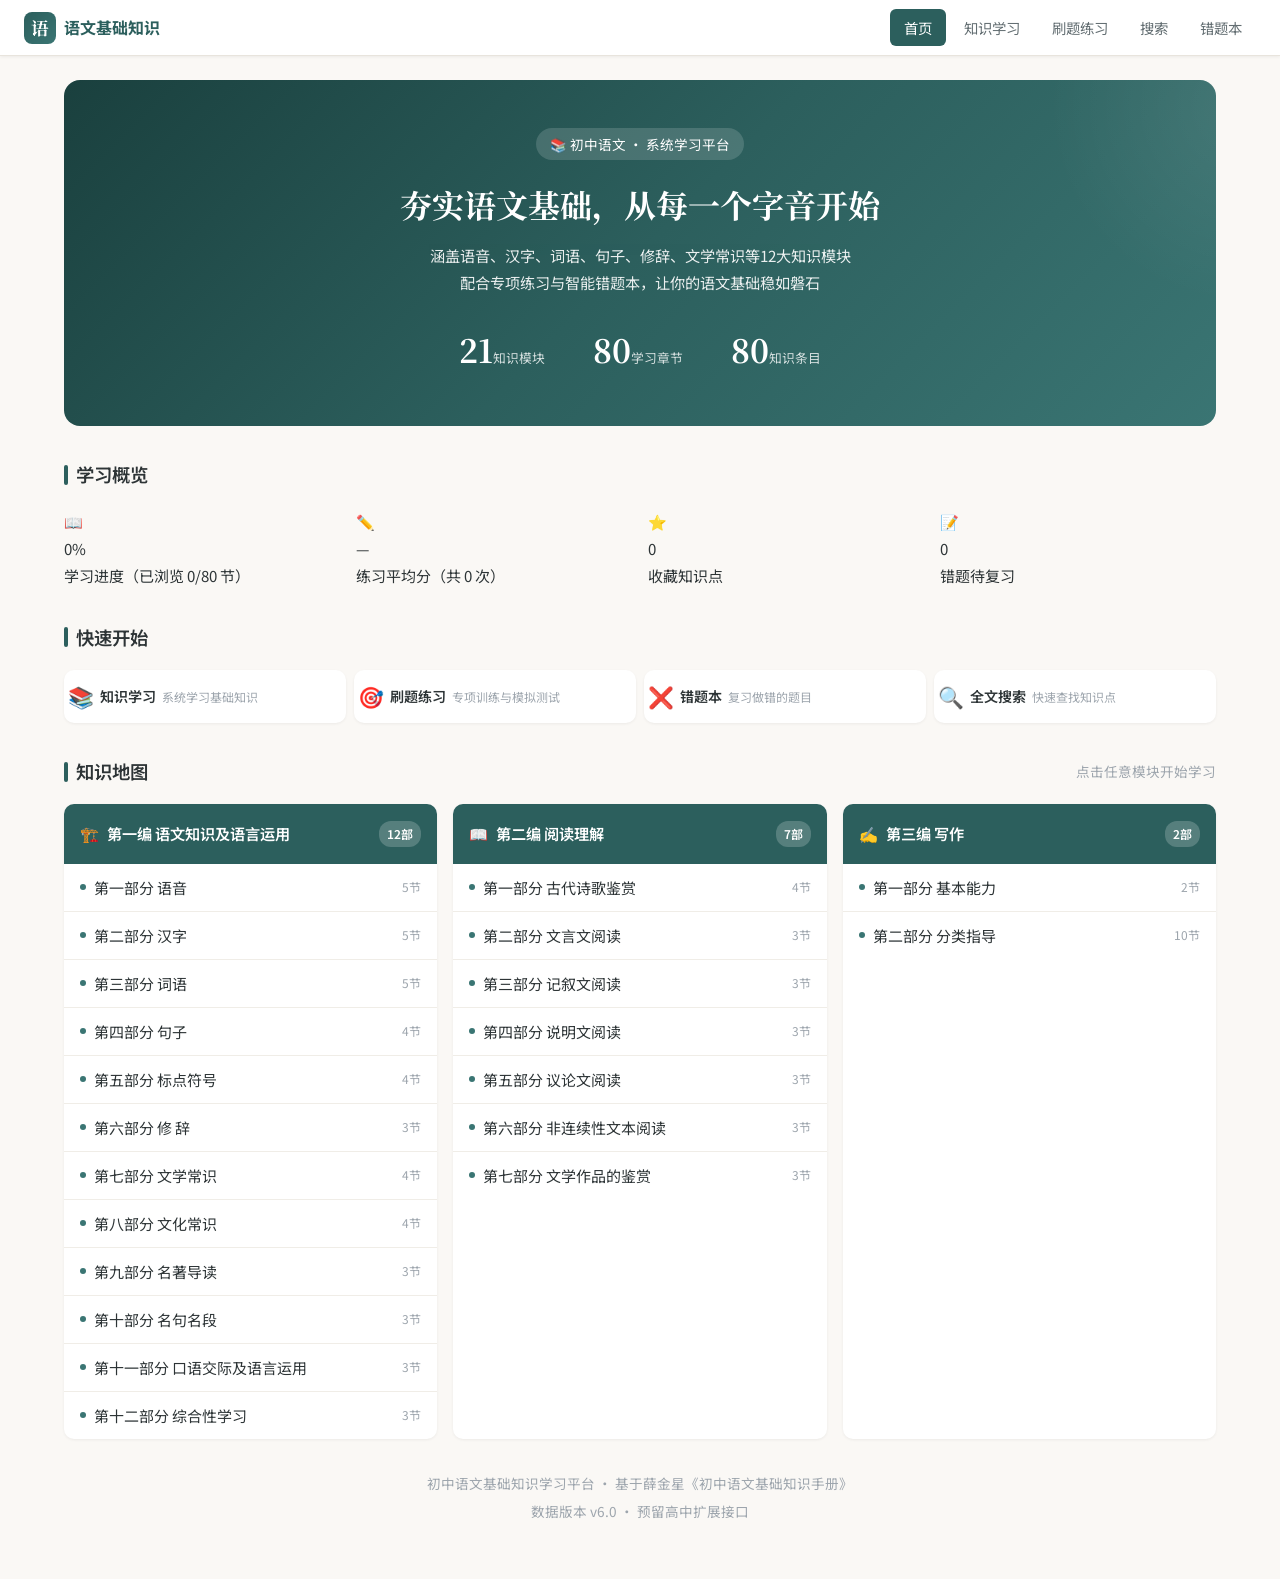
==== commit e952ec03: "fix: 修复首页知识地图undefined - 更新缓存版本号，强制刷新数据" ====
--- a/index.html
+++ b/index.html
@@ -101,8 +101,8 @@
     </div>
   </div>
 
-  <script src="js/data.js?v=20260621c"></script>
+  <script src="js/data.js?v=20260622a"></script>
   <script src="js/question-bank.js?v=20260621c"></script>
-  <script src="js/app.js?v=20260621c"></script>
+  <script src="js/app.js?v=20260622b"></script>
 </body>
 </html>
--- a/css/style.css
+++ b/css/style.css
@@ -18,6 +18,7 @@
 
 /* ---------- CSS Variables ---------- */
 :root {
+  --nav-height: 64px;
   --color-primary: #2C5F5D;
   --color-primary-dark: #1A403E;
   --color-primary-light: #3A7573;
@@ -122,16 +123,16 @@
 .dash-card__label { font-size: 0.8rem; color: var(--color-text-tertiary); }
 
 /* ---------- Quick Entries ---------- */
-.quick-entries { display: grid; grid-template-columns: repeat(4, 1fr); gap: var(--space-md); margin-bottom: var(--space-xl); }
+.quick-entries { display: grid; grid-template-columns: repeat(4, 1fr); gap: var(--space-sm); margin-bottom: var(--space-xl); }
 .quick-entry {
-  background: var(--color-surface); border-radius: var(--radius-md); padding: var(--space-lg);
+  background: var(--color-surface); border-radius: var(--radius-md); padding: var(--space-sm) var(--space-xs);
   text-align: center; box-shadow: var(--shadow-sm); transition: all 0.2s;
-  display: flex; flex-direction: column; align-items: center; gap: 8px;
-}
-.quick-entry:hover { box-shadow: var(--shadow-md); transform: translateY(-2px); }
-.quick-entry__icon { font-size: 2rem; }
-.quick-entry__title { font-weight: 600; font-size: 1rem; }
-.quick-entry__desc { font-size: 0.8rem; color: var(--color-text-tertiary); }
+  display: flex; flex-direction: row; align-items: center; gap: 6px; cursor: pointer;
+}
+.quick-entry:hover { box-shadow: var(--shadow-md); transform: translateY(-1px); }
+.quick-entry__icon { font-size: 1.3rem; flex-shrink: 0; }
+.quick-entry__title { font-weight: 600; font-size: 0.88rem; }
+.quick-entry__desc { font-size: 0.75rem; color: var(--color-text-tertiary); }
 
 /* ---------- Knowledge Map ---------- */
 .knowledge-map__grid { display: grid; grid-template-columns: repeat(3, 1fr); gap: var(--space-md); }
@@ -189,6 +190,7 @@
   display: flex; align-items: center; justify-content: space-between;
   margin-bottom: var(--space-md); padding-bottom: var(--space-md);
   border-bottom: 2px solid var(--color-primary-lighter);
+  scroll-margin-top: var(--nav-height);
 }
 .content-header h1 { font-family: 'Noto Serif SC', serif; font-size: 1.6rem; color: var(--color-text); }
 .content-header__tag { font-size: 0.8rem; color: var(--color-primary); background: var(--color-primary-lighter); padding: 2px 12px; border-radius: 12px; }
@@ -218,7 +220,8 @@
   padding-left: 12px; border-left: 3px solid var(--color-primary);
 }
 .sub-item { margin-bottom: var(--space-md); padding: var(--space-md); background: var(--color-surface-alt); border-radius: var(--radius-sm); }
-.sub-item__title { font-weight: 600; color: var(--color-text); margin-bottom: 6px; }
+.sub-item__title { font-family: 'Noto Serif SC', serif; font-size: 1.1rem; font-weight: 700; color: var(--color-primary); margin: var(--space-md) 0 6px; text-indent: 2em; scroll-margin-top: var(--nav-height); }
+.content-subtitle { font-family: 'Noto Serif SC', serif; font-size: 1.05rem; font-weight: 600; color: var(--color-text); margin: var(--space-sm) 0 4px; text-indent: 2em; }
 
 /* Poem / Quote cards (名句名段) */
 .items-list { display: grid; grid-template-columns: repeat(auto-fill, minmax(260px, 1fr)); gap: var(--space-md); margin-top: var(--space-md); }
@@ -250,15 +253,16 @@
   background: var(--color-surface-alt); border-radius: var(--radius-sm);
   border-left: 3px solid var(--color-primary-light);
 }
+.content-text { font-family: 'Noto Serif SC', 'Noto Sans SC', serif; font-size: 0.95rem; line-height: 1.85; text-indent: 2em; text-align: justify; }
 .word-groups__item .content-text { font-size: 0.9rem; line-height: 1.75; }
 
 /* Pinyin */
 .pinyin { font-size: 0.7em; color: var(--color-text-tertiary); display: block; line-height: 1.4; margin-bottom: 2px; }
 
 /* Tables */
-.data-table { width: 100%; border-collapse: collapse; font-size: 0.88rem; margin: var(--space-md) 0; }
+.data-table { width: 100%; border-collapse: collapse; font-size: 0.88rem; margin: var(--space-md) 0; table-layout: fixed; }
 .data-table th { background: var(--color-primary); color: #fff; padding: 8px 12px; text-align: left; font-weight: 500; white-space: nowrap; }
-.data-table td { padding: 8px 12px; border-bottom: 1px solid var(--color-border-light); }
+.data-table td { padding: 8px 12px; border-bottom: 1px solid var(--color-border-light); word-break: break-all; }
 .data-table tr:nth-child(even) { background: var(--color-surface-alt); }
 .data-table tr:hover { background: var(--color-primary-lightest); }
 .table-pagination { display: flex; align-items: center; justify-content: center; gap: 6px; margin-top: var(--space-md); flex-wrap: wrap; }
@@ -270,6 +274,10 @@
 .table-pagination button:disabled { opacity: 0.4; cursor: not-allowed; }
 .table-pagination button.active { background: var(--color-primary); color: #fff; border-color: var(--color-primary); }
 .table-pagination__info { font-size: 0.82rem; color: var(--color-text-tertiary); margin: 0 var(--space-sm); }
+.table-pagination__dots { font-size: 0.82rem; color: var(--color-text-tertiary); padding: 0 4px; user-select: none; }
+
+/* 滚动锚点偏移（兼容桌面/手机，由 --nav-height 控制） */
+.voice-section-wrapper { scroll-margin-top: var(--nav-height); }
 
 /* Letter Group List (按字母分组的词语列表，如容易读错的成语) */
 .letter-list { margin-top: var(--space-md); }
@@ -290,60 +298,75 @@
   transform: translateY(-1px);
 }
 
-/* Numbered Sentences (编号句子列表，如巧记多音多义字) */
-.numbered-list { margin-top: var(--space-md); }
-.numbered-list__item {
+/* Mnemonic List (巧记多音多义字，12条/页，彩色圆圈序号) */
+.mnemonic-list { display: flex; flex-direction: column; gap: 6px; }
+.mnemonic-list__item {
   display: flex; gap: 10px; align-items: flex-start;
-  padding: 10px 14px; margin-bottom: 8px;
-  background: var(--color-surface-alt); border-radius: var(--radius-sm);
-  border-left: 3px solid var(--color-primary-light); transition: all 0.15s;
-}
-.numbered-list__item:hover { background: var(--color-primary-lightest); border-left-color: var(--color-primary); }
-.numbered-list__num {
-  flex-shrink: 0; width: 28px; height: 28px; border-radius: 50%;
-  background: var(--color-primary); color: #fff; font-size: 0.78rem; font-weight: 600;
+  padding: 8px 12px;
+  background: var(--color-surface-alt);
+  border-radius: var(--radius-sm);
+  border-left: 3px solid var(--color-primary-light);
+  transition: all 0.15s;
+}
+.mnemonic-list__item:hover { background: var(--color-primary-lightest); border-left-color: var(--color-primary); }
+.mnemonic-num {
+  flex-shrink: 0; width: 26px; height: 26px; border-radius: 50%;
+  background: var(--color-primary); color: #fff;
+  font-size: 0.78rem; font-weight: 700;
   display: flex; align-items: center; justify-content: center;
-}
-.numbered-list__content { font-size: 0.92rem; line-height: 1.75; }
-
-/* Compact Grid (词语+拼音类大表紧凑排版) */
+  margin-top: 2px;
+}
+.mnemonic-content { font-size: 0.92rem; line-height: 1.7; }
+.mnemonic-list__item:hover { background: var(--color-primary-lightest); border-left-color: var(--color-primary); }
+
+/* Compact Tags (词语+拼音类大表流式排版) */
 .compact-grid {
-  display: grid;
-  grid-template-columns: repeat(auto-fill, minmax(220px, 1fr));
-  gap: 8px;
+  display: flex;
+  flex-wrap: wrap;
+  gap: 6px 10px;
   margin: var(--space-md) 0;
-}
-.compact-grid__cell {
-  display: flex; flex-direction: column; gap: 2px;
-  padding: 10px 14px;
-  background: var(--color-surface);
-  border: 1px solid var(--color-border-light);
+  align-items: flex-start;
+}
+.compact-tag {
+  display: inline-flex;
+  align-items: center;
+  padding: 3px 8px;
+  font-family: 'Noto Serif SC', serif;
+  font-size: 0.95rem; font-weight: 500;
+  color: var(--color-text);
+  border-radius: 4px;
+  cursor: default;
+  transition: background 0.12s, color 0.12s;
+  line-height: 1.6;
+}
+.compact-tag:hover {
+  background: var(--color-primary-lightest);
+  color: var(--color-primary);
+}
+.compact-grid__cell--header {
+  width: 100%;
+  font-weight: 700; font-size: 1rem; color: var(--color-primary);
+  background: var(--color-primary-lighter);
+  display: flex; align-items: center;
+  justify-content: center; padding: 8px 14px; margin: 4px 0;
+  border-radius: 6px;
+}
+.compact-grid__note {
+  display: inline-flex;
+  align-items: center;
+  font-size: 0.85rem; color: var(--color-text-secondary);
+  padding: 3px 10px; margin: 2px 0;
+  background: var(--color-gold-lighter);
+  border-left: 3px solid var(--color-gold);
   border-radius: var(--radius-sm);
-  transition: all 0.15s;
-}
-.compact-grid__cell:hover {
-  background: var(--color-primary-lightest);
-  border-color: var(--color-primary-light);
-  transform: translateY(-1px);
-  box-shadow: var(--shadow-sm);
-}
-.compact-grid__main {
-  font-family: 'Noto Serif SC', serif;
-  font-size: 1rem; font-weight: 600;
-  color: var(--color-text);
-}
-.compact-grid__sub {
-  font-size: 0.78rem;
-  color: var(--color-text-tertiary);
-  line-height: 1.4;
+  line-height: 1.6;
 }
 @media (max-width: 768px) {
-  .compact-grid { grid-template-columns: repeat(auto-fill, minmax(150px, 1fr)); }
-}
-@media (max-width: 480px) {
-  .compact-grid { grid-template-columns: repeat(2, 1fr); gap: 6px; }
-  .compact-grid__cell { padding: 8px 10px; }
-  .compact-grid__main { font-size: 0.92rem; }
+  :root { --nav-height: 56px; }
+  .compact-grid { gap: 4px 8px; }
+  .compact-tag { font-size: 0.85rem; padding: 2px 6px; }
+  .data-table { font-size: 0.78rem; }
+  .data-table td { padding: 6px 6px; }
 }
 
 /* Highlight */
@@ -543,7 +566,7 @@
 }
 .back-to-top--visible { opacity: 1; pointer-events: auto; }
 
-.sidebar-toggle { display: none; position: fixed; left: var(--space-md); bottom: var(--space-md); width: 48px; height: 48px; border-radius: 50%; background: var(--color-primary); color: #fff; cursor: pointer; box-shadow: var(--shadow-lg); align-items: center; justify-content: center; font-size: 1.2rem; z-index: 999; }
+.sidebar-toggle { display: none; position: fixed; left: var(--space-md); bottom: var(--space-md); width: 52px; height: 52px; border-radius: 50%; background: var(--color-primary); color: #fff; cursor: pointer; box-shadow: var(--shadow-lg); align-items: center; justify-content: center; font-size: 0.72rem; line-height: 1.1; z-index: 999; overflow: hidden; padding: 4px; box-sizing: border-box; writing-mode: vertical-lr; text-orientation: upright; letter-spacing: -1px; }
 
 /* ---------- Stage Selector (高中扩展预留) ---------- */
 .stage-selector { display: inline-flex; border: 1px solid var(--color-border); border-radius: var(--radius-sm); overflow: hidden; }
@@ -585,6 +608,236 @@
   .hero__stats { flex-wrap: wrap; gap: var(--space-md); }
 }
 
+/* ---------- 带释义词语 Tooltip ---------- */
+
+/* ---------- 字母选择器 ---------- */
+.alpha-selector {
+  display: flex;
+  flex-wrap: wrap;
+  gap: 4px;
+  margin-bottom: var(--space-md);
+  padding: 10px 12px;
+  position: sticky;
+  top: var(--navbar-h);
+  z-index: 30;
+  background: var(--color-bg);
+  border-bottom: 1px solid var(--color-border-light);
+}
+
+/* 限制字母选择器的 sticky 范围不跨出所属章节 */
+.voice-section-wrapper {
+  overflow: clip;
+}
+.alpha-selector__btn {
+  width: 32px;
+  height: 32px;
+  border: 1px solid var(--color-border);
+  border-radius: var(--radius-sm);
+  font-size: 0.82rem;
+  font-weight: 600;
+  color: var(--color-text-secondary);
+  background: var(--color-surface);
+  cursor: pointer;
+  transition: all 0.15s;
+  display: flex;
+  align-items: center;
+  justify-content: center;
+}
+.alpha-selector__btn:hover:not(:disabled) {
+  border-color: var(--color-primary);
+  color: var(--color-primary);
+  background: var(--color-primary-lightest);
+}
+.alpha-selector__btn--active {
+  background: var(--color-primary);
+  color: #fff;
+  border-color: var(--color-primary);
+}
+.alpha-selector__btn--empty {
+  opacity: 0.25;
+  cursor: default;
+}
+.alpha-info {
+  font-size: 0.82rem;
+  color: var(--color-text-tertiary);
+  margin-bottom: 12px;
+}
+/* ---------- 多音字网格布局（统一列宽，分页） ---------- */
+.polyphone-table {
+  margin: 8px 0;
+  display: flex;
+  flex-direction: column;
+  gap: 2px;
+}
+.polyphone-row {
+  display: flex;
+  align-items: stretch;
+  background: var(--color-surface);
+  border: 1px solid var(--color-border-light);
+  border-radius: var(--radius-sm);
+  overflow: hidden;
+}
+.polyphone-row:nth-child(even) {
+  background: var(--color-surface-alt);
+}
+.polyphone-row__char {
+  width: 40px;
+  min-width: 40px;
+  display: flex;
+  align-items: center;
+  justify-content: center;
+  font-family: 'Noto Serif SC', serif;
+  font-size: 1.15rem;
+  font-weight: 700;
+  color: #fff;
+  background: var(--color-primary);
+  padding-top: 2px;
+}
+.polyphone-row__cols {
+  flex: 1;
+  display: grid;
+  grid-template-columns: repeat(auto-fill, minmax(240px, 1fr));
+}
+.polyphone-item {
+  display: inline-flex;
+  align-items: baseline;
+  gap: 6px;
+  font-size: 0.88rem;
+  line-height: 1.6;
+  padding: 5px 12px 5px 10px;
+  border-right: 1px solid var(--color-border-light);
+}
+.polyphone-item:nth-last-child(2) { border-right: none; }
+.polyphone-item:last-child { border-right: none; }
+.polyphone-item__num {
+  width: 24px;
+  flex-shrink: 0;
+  font-weight: 700;
+  color: var(--color-accent);
+  font-size: 0.78rem;
+}
+.polyphone-item__pinyin {
+  width: 56px;
+  flex-shrink: 0;
+  font-style: italic;
+  color: var(--color-text-secondary);
+  font-size: 0.82rem;
+  overflow: hidden;
+  text-overflow: ellipsis;
+  white-space: nowrap;
+}
+.polyphone-item__words {
+  color: var(--color-text);
+}
+
+/* ---------- 字母选择器响应式 ---------- */
+@media (max-width: 768px) {
+  .alpha-selector { gap: 2px; }
+  .alpha-selector__btn { width: 28px; height: 28px; font-size: 0.75rem; }
+}
+
+/* ---------- 字母组内分页器 ---------- */
+.voice-pagination {
+  display: flex;
+  align-items: center;
+  justify-content: center;
+  gap: 6px;
+  margin-top: 8px;
+  margin-bottom: 4px;
+  flex-wrap: wrap;
+}
+.voice-pagination__info {
+  font-size: 0.8rem;
+  color: var(--color-text-tertiary);
+  margin-right: 8px;
+}
+.voice-pagination__btns {
+  display: flex;
+  gap: 6px;
+  align-items: center;
+  flex-wrap: wrap;
+}
+.voice-pagination button {
+  min-width: 30px;
+  height: 30px;
+  border: 1px solid var(--color-border);
+  border-radius: var(--radius-sm);
+  font-size: 0.8rem;
+  color: var(--color-text-secondary);
+  background: var(--color-surface);
+  cursor: pointer;
+  transition: all 0.15s;
+  display: flex;
+  align-items: center;
+  justify-content: center;
+  padding: 0 8px;
+}
+.voice-pagination button:hover:not(:disabled) {
+  border-color: var(--color-primary);
+  color: var(--color-primary);
+}
+.voice-pagination button:disabled {
+  opacity: 0.35;
+  cursor: not-allowed;
+}
+.voice-pagination button.active {
+  background: var(--color-primary);
+  color: #fff;
+  border-color: var(--color-primary);
+}
+.word-has-def {
+  background: #FFECB3;
+  cursor: help;
+  position: relative;
+  border-radius: 3px;
+  transition: background 0.15s;
+}
+.word-has-def:hover {
+  background: #FFE082;
+}
+/* 释义提示浮层 */
+.word-has-def::after {
+  content: attr(data-tooltip);
+  position: absolute;
+  bottom: calc(100% + 6px);
+  left: 50%;
+  transform: translateX(-50%);
+  background: var(--color-text);
+  color: #fff;
+  padding: 5px 10px;
+  border-radius: 6px;
+  font-size: 0.82rem;
+  font-family: 'Noto Sans SC', -apple-system, BlinkMacSystemFont, sans-serif;
+  white-space: nowrap;
+  z-index: 200;
+  opacity: 0;
+  pointer-events: none;
+  transition: opacity 0.18s;
+  box-shadow: var(--shadow-md);
+}
+.word-has-def::before {
+  content: '';
+  position: absolute;
+  bottom: calc(100% + 1px);
+  left: 50%;
+  transform: translateX(-50%);
+  border: 5px solid transparent;
+  border-top-color: var(--color-text);
+  z-index: 200;
+  opacity: 0;
+  pointer-events: none;
+  transition: opacity 0.18s;
+}
+.word-has-def:hover::after,
+.word-has-def:hover::before {
+  opacity: 1;
+}
+/* 移动端点击显示 */
+.word-has-def--active::after,
+.word-has-def--active::before {
+  opacity: 1;
+}
+
 /* ---------- 选词弹窗 ---------- */
 .selection-popup {
   position: fixed;
